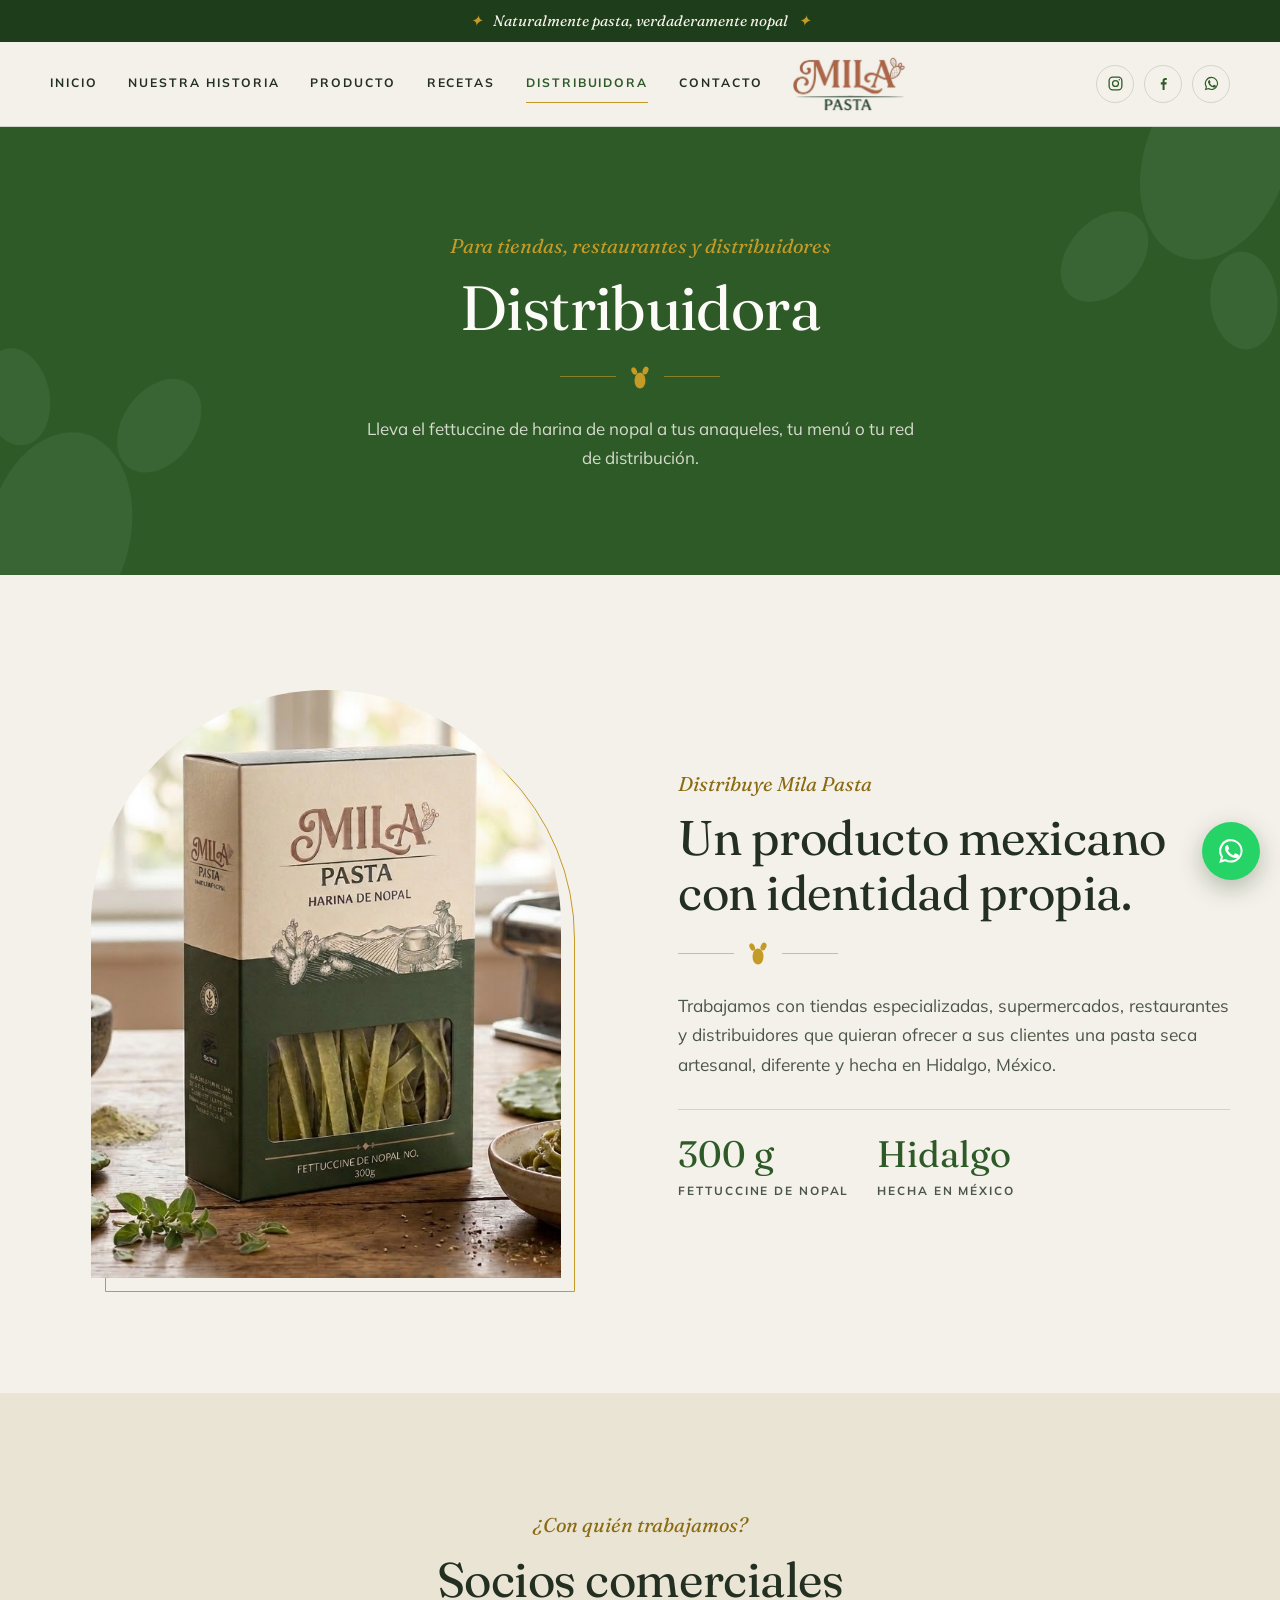
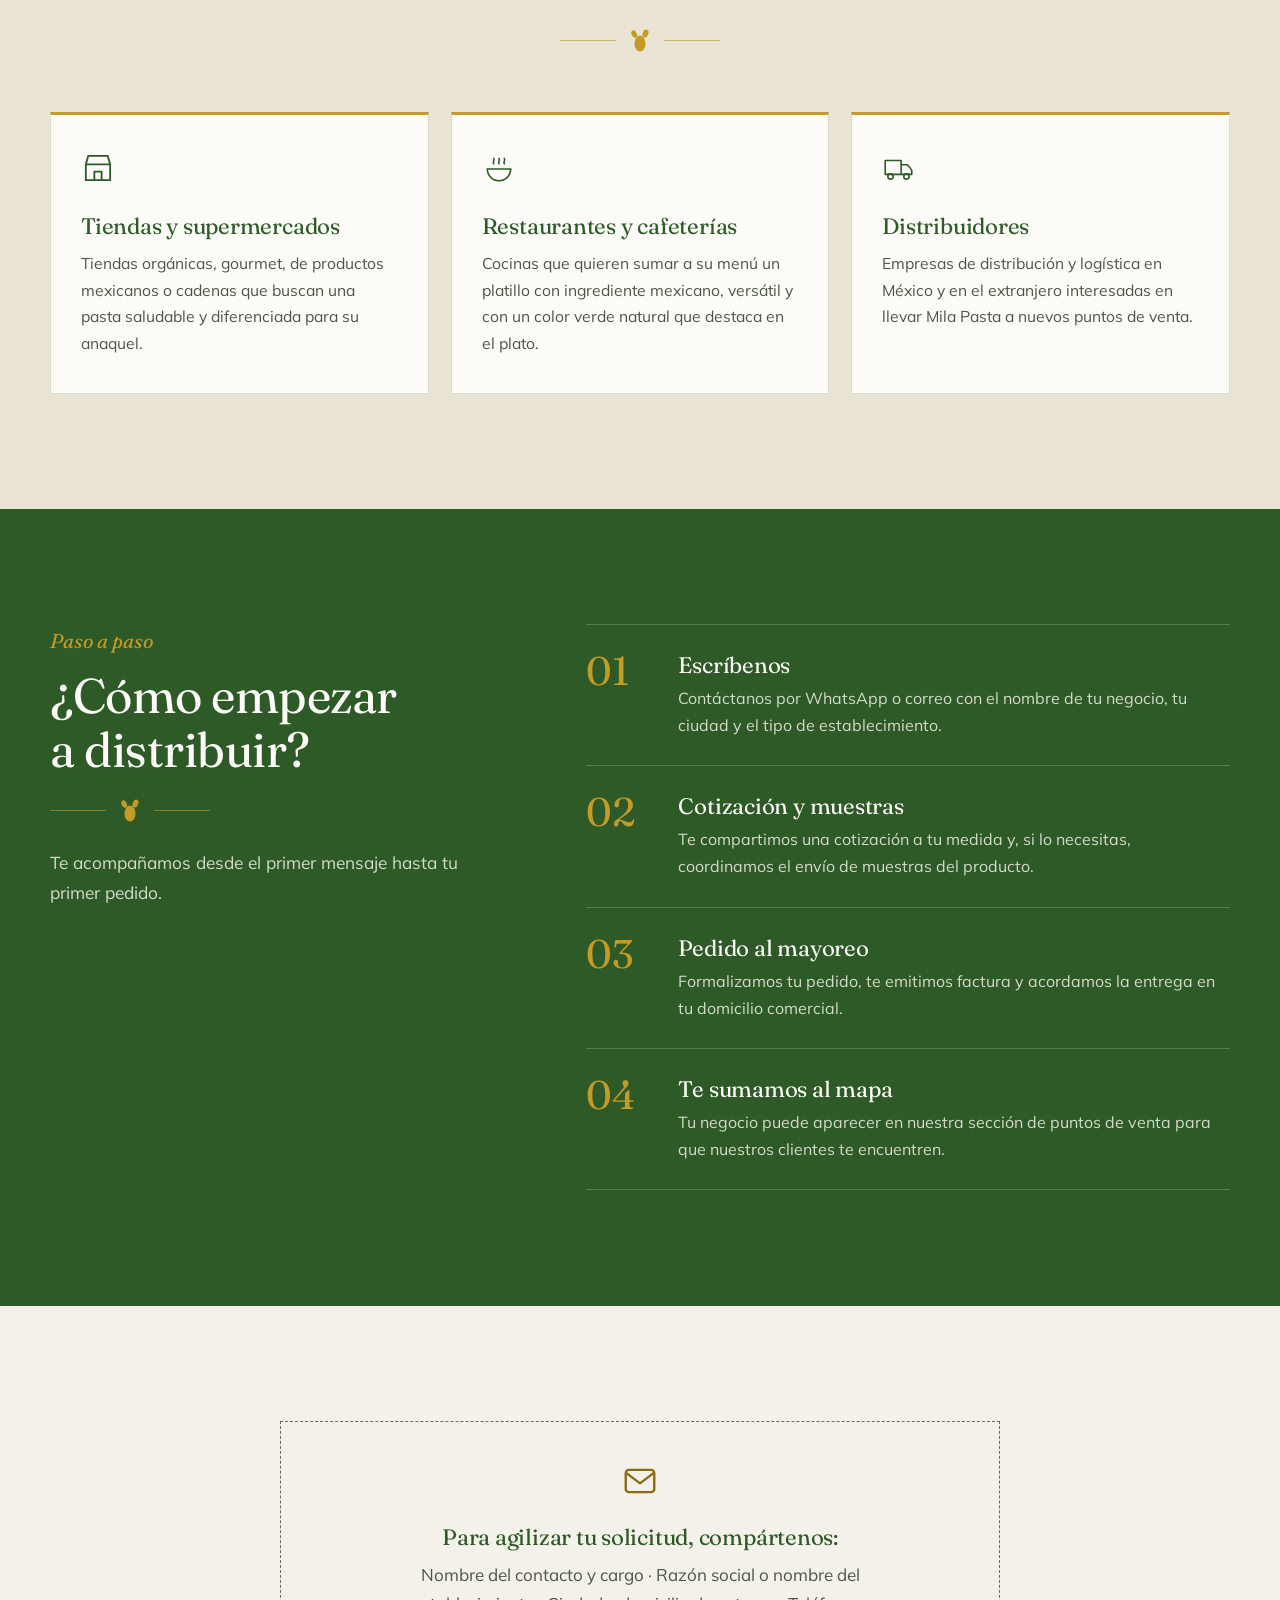
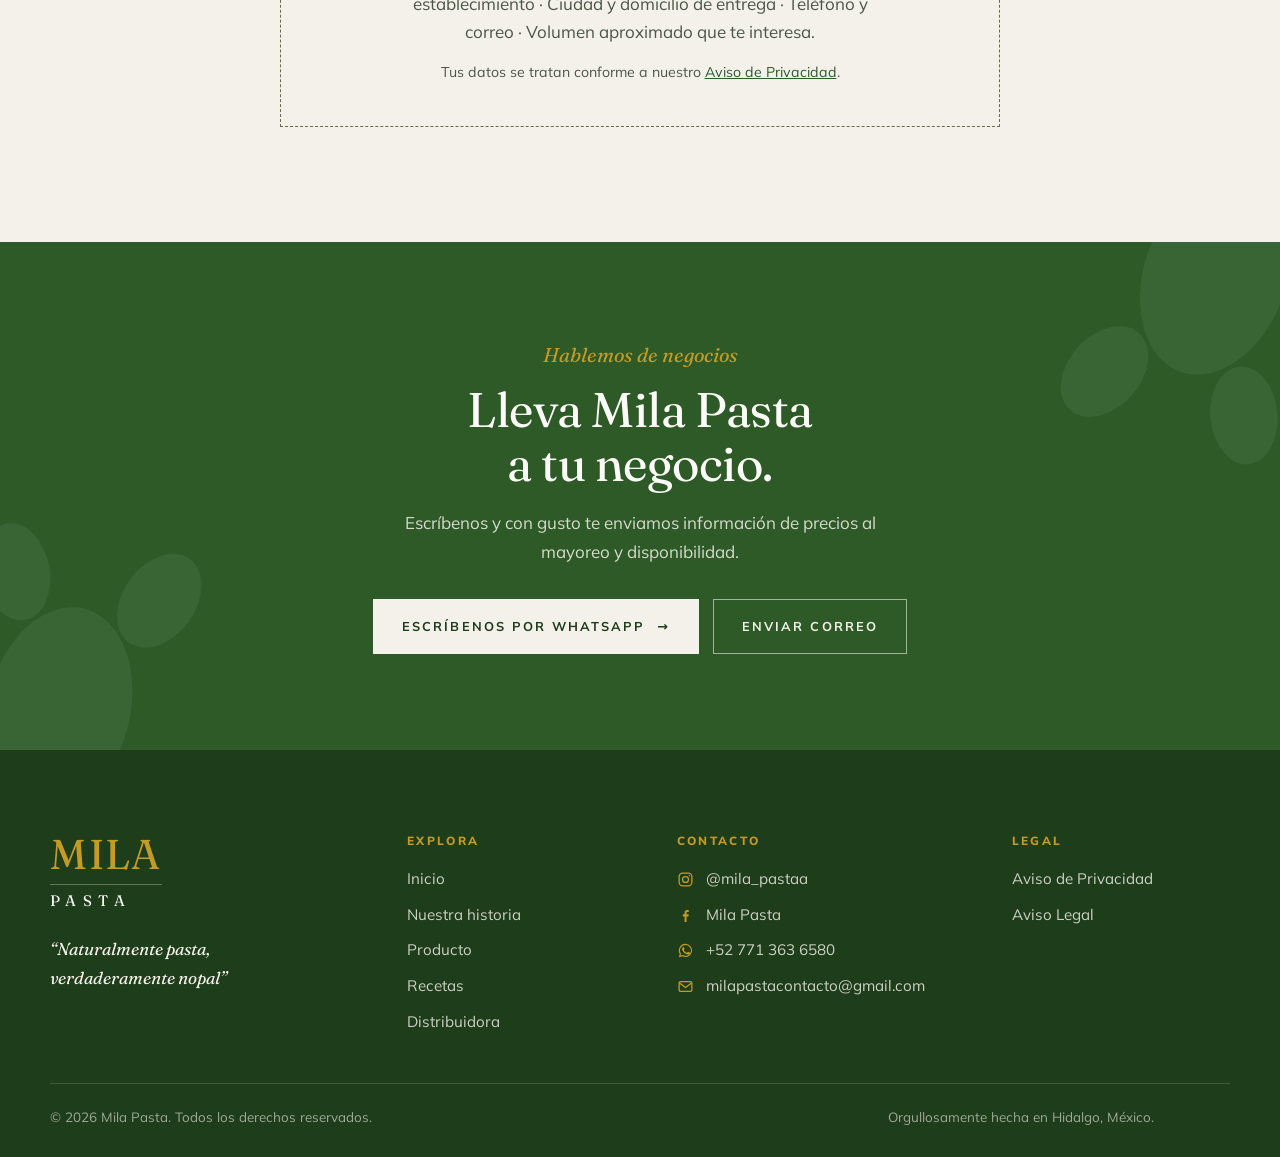
==== distribuidora.html @ 5ee284b2 "Agregar página Distribuidora y avisos de privacidad y legal - Nueva página distribuidora.html y enla" ====
<!DOCTYPE html>
<html lang="es-MX">
<head>
  <meta charset="utf-8">
  <meta name="viewport" content="width=device-width, initial-scale=1">
  <title>Distribuidora | Mila Pasta</title>
  <meta name="description" content="Lleva Mila Pasta, fettuccine de harina de nopal, a tu tienda, restaurante o red de distribución. Cotizaciones, muestras y pedidos al mayoreo.">
  <link rel="icon" href="data:image/svg+xml,%3Csvg xmlns='http://www.w3.org/2000/svg' viewBox='0 0 20 24'%3E%3Cg fill='%232D5A27'%3E%3Cellipse cx='10' cy='15.5' rx='5.5' ry='8'/%3E%3Cellipse cx='4.2' cy='6' rx='2.6' ry='3.8' transform='rotate(-25 4.2 6)'/%3E%3Cellipse cx='15.5' cy='5.5' rx='2.8' ry='4' transform='rotate(22 15.5 5.5)'/%3E%3C/g%3E%3C/svg%3E">
  <link rel="preconnect" href="https://fonts.googleapis.com">
  <link rel="preconnect" href="https://fonts.gstatic.com" crossorigin>
  <link href="https://fonts.googleapis.com/css2?family=Fraunces:ital,opsz,wght@0,9..144,300..600;1,9..144,300..600&family=Mulish:wght@400;600;700;800&display=swap" rel="stylesheet">
  <link rel="stylesheet" href="css/estilos.css">
</head>
<body data-pagina="distribuidora">
  <script src="js/sitio.js"></script>

  <main>
    <section class="portada-interior">
      <svg class="franja__nopal franja__nopal--a" viewBox="0 0 20 24" fill="currentColor" aria-hidden="true"><ellipse cx="10" cy="15.5" rx="5.5" ry="8"/><ellipse cx="4.2" cy="6" rx="2.6" ry="3.8" transform="rotate(-25 4.2 6)"/><ellipse cx="15.5" cy="5.5" rx="2.8" ry="4" transform="rotate(22 15.5 5.500)"/></svg>
      <svg class="franja__nopal franja__nopal--b" viewBox="0 0 20 24" fill="currentColor" aria-hidden="true"><ellipse cx="10" cy="15.5" rx="5.5" ry="8"/><ellipse cx="4.2" cy="6" rx="2.6" ry="3.8" transform="rotate(-25 4.2 6)"/><ellipse cx="15.5" cy="5.5" rx="2.8" ry="4" transform="rotate(22 15.5 5.500)"/></svg>
      <div class="contenedor">
        <span class="sobretitulo">Para tiendas, restaurantes y distribuidores</span>
        <h1>Distribuidora</h1>
        <div class="adorno"><svg viewBox="0 0 20 24" fill="currentColor" aria-hidden="true"><ellipse cx="10" cy="15.5" rx="5.5" ry="8"/><ellipse cx="4.2" cy="6" rx="2.6" ry="3.8" transform="rotate(-25 4.2 6)"/><ellipse cx="15.5" cy="5.5" rx="2.8" ry="4" transform="rotate(22 15.5 5.500)"/></svg></div>
        <p>Lleva el fettuccine de harina de nopal a tus anaqueles, tu menú o tu red de distribución.</p>
      </div>
    </section>

    <!-- Presentación -->
    <section class="seccion">
      <div class="contenedor duo">
        <div class="duo__foto aparece">
          <img src="img/hero.jpg" alt="Caja de Mila Pasta, fettuccine de harina de nopal de 300 g, junto a pencas de nopal" width="1333" height="800" loading="lazy">
        </div>
        <div class="aparece">
          <span class="sobretitulo">Distribuye Mila Pasta</span>
          <h2>Un producto mexicano con identidad propia.</h2>
          <div class="adorno"><svg viewBox="0 0 20 24" fill="currentColor" aria-hidden="true"><ellipse cx="10" cy="15.5" rx="5.5" ry="8"/><ellipse cx="4.2" cy="6" rx="2.6" ry="3.8" transform="rotate(-25 4.2 6)"/><ellipse cx="15.5" cy="5.5" rx="2.8" ry="4" transform="rotate(22 15.5 5.500)"/></svg></div>
          <p class="entrada">Trabajamos con tiendas especializadas, supermercados, restaurantes y distribuidores que quieran ofrecer a sus clientes una pasta seca artesanal, diferente y hecha en Hidalgo, México.</p>
          <div class="dato-grande">
            <div><strong>300 g</strong><span>Fettuccine de nopal</span></div>
            <div><strong>Hidalgo</strong><span>Hecha en México</span></div>
          </div>
        </div>
      </div>
    </section>

    <!-- A quién va dirigido -->
    <section class="seccion seccion--crema2">
      <div class="contenedor">
        <div class="cabecera-seccion centrado aparece">
          <span class="sobretitulo">¿Con quién trabajamos?</span>
          <h2>Socios comerciales</h2>
          <div class="adorno"><svg viewBox="0 0 20 24" fill="currentColor" aria-hidden="true"><ellipse cx="10" cy="15.5" rx="5.5" ry="8"/><ellipse cx="4.2" cy="6" rx="2.6" ry="3.8" transform="rotate(-25 4.2 6)"/><ellipse cx="15.5" cy="5.5" rx="2.8" ry="4" transform="rotate(22 15.5 5.500)"/></svg></div>
        </div>
        <div class="valores">
          <article class="valor aparece">
            <svg viewBox="0 0 28 28" fill="none" stroke="currentColor" stroke-width="1.500" stroke-linejoin="round" aria-hidden="true"><path d="M4 11 6 4h16l2 7M4 11v13h20V11M4 11h20M11 24v-7h6v7"/></svg>
            <h3>Tiendas y supermercados</h3>
            <p>Tiendas orgánicas, gourmet, de productos mexicanos o cadenas que buscan una pasta saludable y diferenciada para su anaquel.</p>
          </article>
          <article class="valor aparece">
            <svg viewBox="0 0 32 32" fill="none" stroke="currentColor" stroke-width="1.500" stroke-linecap="round" aria-hidden="true"><path d="M5 17h22a11 11 0 0 1-22 0z"/><path d="M11 12c-1.500-2 1.500-3 0-5M16 12c-1.500-2 1.500-3 0-5M21 12c-1.500-2 1.500-3 0-5"/></svg>
            <h3>Restaurantes y cafeterías</h3>
            <p>Cocinas que quieren sumar a su menú un platillo con ingrediente mexicano, versátil y con un color verde natural que destaca en el plato.</p>
          </article>
          <article class="valor aparece">
            <svg viewBox="0 0 32 32" fill="none" stroke="currentColor" stroke-width="1.500" stroke-linecap="round" stroke-linejoin="round" aria-hidden="true"><path d="M3 9h15v13H3zM18 13h6l4 5v4h-10z"/><circle cx="8" cy="24" r="2.500"/><circle cx="23" cy="24" r="2.500"/></svg>
            <h3>Distribuidores</h3>
            <p>Empresas de distribución y logística en México y en el extranjero interesadas en llevar Mila Pasta a nuevos puntos de venta.</p>
          </article>
        </div>
      </div>
    </section>

    <!-- Cómo funciona -->
    <section class="seccion seccion--verde">
      <div class="contenedor proceso">
        <div class="proceso__intro aparece">
          <span class="sobretitulo">Paso a paso</span>
          <h2>¿Cómo empezar a distribuir?</h2>
          <div class="adorno"><svg viewBox="0 0 20 24" fill="currentColor" aria-hidden="true"><ellipse cx="10" cy="15.5" rx="5.5" ry="8"/><ellipse cx="4.2" cy="6" rx="2.6" ry="3.8" transform="rotate(-25 4.2 6)"/><ellipse cx="15.5" cy="5.5" rx="2.8" ry="4" transform="rotate(22 15.5 5.500)"/></svg></div>
          <p class="entrada">Te acompañamos desde el primer mensaje hasta tu primer pedido.</p>
        </div>
        <ol class="pasos aparece">
          <li class="paso">
            <span class="paso__num">01</span>
            <div>
              <h3>Escríbenos</h3>
              <p>Contáctanos por WhatsApp o correo con el nombre de tu negocio, tu ciudad y el tipo de establecimiento.</p>
            </div>
          </li>
          <li class="paso">
            <span class="paso__num">02</span>
            <div>
              <h3>Cotización y muestras</h3>
              <p>Te compartimos una cotización a tu medida y, si lo necesitas, coordinamos el envío de muestras del producto.</p>
            </div>
          </li>
          <li class="paso">
            <span class="paso__num">03</span>
            <div>
              <h3>Pedido al mayoreo</h3>
              <p>Formalizamos tu pedido, te emitimos factura y acordamos la entrega en tu domicilio comercial.</p>
            </div>
          </li>
          <li class="paso">
            <span class="paso__num">04</span>
            <div>
              <h3>Te sumamos al mapa</h3>
              <p>Tu negocio puede aparecer en nuestra sección de puntos de venta para que nuestros clientes te encuentren.</p>
            </div>
          </li>
        </ol>
      </div>
    </section>

    <!-- Qué enviarnos -->
    <section class="seccion">
      <div class="contenedor">
        <div class="aviso aparece">
          <svg viewBox="0 0 24 24" fill="none" stroke="currentColor" stroke-width="1.500" aria-hidden="true"><rect x="3" y="5" width="18" height="14" rx="2"/><path d="m3.500 7 8.500 6.500L20.500 7"/></svg>
          <h3>Para agilizar tu solicitud, compártenos:</h3>
          <p>Nombre del contacto y cargo · Razón social o nombre del establecimiento · Ciudad y domicilio de entrega · Teléfono y correo · Volumen aproximado que te interesa.</p>
          <p><small>Tus datos se tratan conforme a nuestro <a href="aviso-de-privacidad.html">Aviso de Privacidad</a>.</small></p>
        </div>
      </div>
    </section>

    <section class="franja">
      <svg class="franja__nopal franja__nopal--a" viewBox="0 0 20 24" fill="currentColor" aria-hidden="true"><ellipse cx="10" cy="15.5" rx="5.5" ry="8"/><ellipse cx="4.2" cy="6" rx="2.6" ry="3.8" transform="rotate(-25 4.2 6)"/><ellipse cx="15.5" cy="5.5" rx="2.8" ry="4" transform="rotate(22 15.5 5.500)"/></svg>
      <svg class="franja__nopal franja__nopal--b" viewBox="0 0 20 24" fill="currentColor" aria-hidden="true"><ellipse cx="10" cy="15.5" rx="5.5" ry="8"/><ellipse cx="4.2" cy="6" rx="2.6" ry="3.8" transform="rotate(-25 4.2 6)"/><ellipse cx="15.5" cy="5.5" rx="2.8" ry="4" transform="rotate(22 15.5 5.500)"/></svg>
      <div class="contenedor aparece">
        <span class="sobretitulo">Hablemos de negocios</span>
        <h2>Lleva Mila Pasta a tu negocio.</h2>
        <p>Escríbenos y con gusto te enviamos información de precios al mayoreo y disponibilidad.</p>
        <div class="botones">
          <a class="boton boton--crema" href="#contacto" data-whatsapp>Escríbenos por WhatsApp <span class="flecha">→</span></a>
          <a class="boton boton--linea-crema" href="mailto:milapastacontacto@gmail.com?subject=Solicitud%20de%20distribuci%C3%B3n">Enviar correo</a>
        </div>
      </div>
    </section>
  </main>
</body>
</html>
---- css/estilos.css ----
/* ==========================================================
   Mila Pasta — hoja de estilos
   Paleta oficial: Verde Nopal, Verde Sostenible, Dorado Terroso, Crema Orgánico
   ========================================================== */

:root {
  --nopal: #2D5A27;
  --nopal-oscuro: #1E3D1A;
  --olivo: #656D4A;
  --oro: #C59B27;
  --oro-oscuro: #8A6B12;
  --crema: #F4F1EA;
  --crema-2: #EAE4D5;
  --blanco: #FCFBF8;
  --tinta: #233021;
  --tinta-suave: #4C5646;
  --linea: rgba(45, 90, 39, 0.18);

  --titulo: "Fraunces", "Cormorant Garamond", Georgia, serif;
  --texto: "Mulish", "Segoe UI", system-ui, sans-serif;

  --ancho: 1180px;
  --margen: clamp(20px, 5vw, 48px);
  --seccion: clamp(64px, 9vw, 120px);
}

*, *::before, *::after { box-sizing: border-box; }

html { scroll-behavior: smooth; -webkit-text-size-adjust: 100%; }

body {
  margin: 0;
  background: var(--crema);
  color: var(--tinta);
  font-family: var(--texto);
  font-size: 17px;
  line-height: 1.7;
  -webkit-font-smoothing: antialiased;
}

img { max-width: 100%; height: auto; display: block; }
a { color: inherit; }
p { margin: 0 0 1em; }
p:last-child { margin-bottom: 0; }

h1, h2, h3 {
  font-family: var(--titulo);
  font-weight: 400;
  line-height: 1.12;
  letter-spacing: -0.01em;
  margin: 0;
  text-wrap: balance;
}
h1 { font-size: clamp(2.5rem, 5.4vw, 4.4rem); }
h2 { font-size: clamp(2rem, 3.8vw, 3.1rem); }
h3 { font-size: 1.4rem; line-height: 1.25; }
em { font-style: italic; }

:focus-visible { outline: 2px solid var(--oro); outline-offset: 3px; }

.contenedor {
  width: 100%;
  max-width: calc(var(--ancho) + var(--margen) * 2);
  margin: 0 auto;
  padding: 0 var(--margen);
}

.seccion { padding: var(--seccion) 0; }
.seccion--crema2 { background: var(--crema-2); }
.seccion--verde { background: var(--nopal); color: var(--crema); }
.seccion--verde h2, .seccion--verde h3 { color: var(--blanco); }

/* ---------- Piezas pequeñas ---------- */

.sobretitulo {
  display: block;
  font-family: var(--titulo);
  font-style: italic;
  font-size: 1.25rem;
  color: var(--oro-oscuro);
  margin-bottom: 0.6rem;
}
.seccion--verde .sobretitulo, .portada-interior .sobretitulo, .franja .sobretitulo { color: var(--oro); }

.adorno {
  display: flex;
  align-items: center;
  gap: 14px;
  color: var(--oro);
  margin: 22px 0 26px;
}
.adorno::before, .adorno::after {
  content: "";
  height: 1px;
  width: 56px;
  background: currentColor;
  opacity: 0.6;
}
.adorno svg { width: 20px; height: 24px; flex: none; }
.centrado { text-align: center; }
.centrado .adorno { justify-content: center; }
.centrado .entrada { margin-left: auto; margin-right: auto; }

.entrada { max-width: 62ch; color: var(--tinta-suave); font-size: 1.08rem; }
.seccion--verde .entrada { color: rgba(244, 241, 234, 0.85); }

.cabecera-seccion { margin-bottom: clamp(36px, 5vw, 60px); }

.boton {
  display: inline-flex;
  align-items: center;
  gap: 12px;
  padding: 16px 28px;
  background: var(--nopal);
  color: var(--crema);
  border: 1px solid var(--nopal);
  font-family: var(--texto);
  font-size: 0.8rem;
  font-weight: 700;
  letter-spacing: 0.16em;
  text-transform: uppercase;
  text-decoration: none;
  cursor: pointer;
  transition: background 0.25s, color 0.25s, border-color 0.25s;
}
.boton .flecha { transition: transform 0.25s; }
.boton:hover { background: var(--nopal-oscuro); border-color: var(--nopal-oscuro); }
.boton:hover .flecha { transform: translateX(5px); }
.boton--linea { background: transparent; color: var(--nopal); }
.boton--linea:hover { background: var(--nopal); color: var(--crema); }
.boton--crema { background: var(--crema); color: var(--nopal-oscuro); border-color: var(--crema); }
.boton--crema:hover { background: var(--oro); border-color: var(--oro); color: var(--nopal-oscuro); }
.botones { display: flex; flex-wrap: wrap; gap: 14px; margin-top: 32px; }

.enlace-flecha {
  display: inline-flex;
  gap: 10px;
  align-items: center;
  font-size: 0.78rem;
  font-weight: 700;
  letter-spacing: 0.16em;
  text-transform: uppercase;
  text-decoration: none;
  color: var(--nopal);
  padding-bottom: 6px;
  border-bottom: 1px solid var(--oro);
}
.enlace-flecha span { transition: transform 0.25s; }
.enlace-flecha:hover span { transform: translateX(5px); }

/* ---------- Cinta superior y encabezado ---------- */

.cinta {
  background: var(--nopal-oscuro);
  color: var(--crema);
  text-align: center;
  font-family: var(--titulo);
  font-style: italic;
  font-size: 0.95rem;
  padding: 8px var(--margen);
}
.cinta span { color: var(--oro); margin: 0 10px; }

.encabezado {
  position: sticky;
  top: 0;
  z-index: 50;
  background: var(--crema);
  border-bottom: 1px solid var(--linea);
}
.encabezado__fila {
  display: grid;
  grid-template-columns: 1fr auto 1fr;
  align-items: center;
  gap: 24px;
  min-height: 84px;
}
.logo { display: inline-flex; justify-self: center; }
.logo img { height: 62px; width: auto; mix-blend-mode: multiply; }

.nav { display: flex; gap: clamp(16px, 2.4vw, 34px); }
.nav a {
  font-size: 0.76rem;
  font-weight: 700;
  letter-spacing: 0.16em;
  text-transform: uppercase;
  text-decoration: none;
  color: var(--tinta);
  padding: 8px 0;
  border-bottom: 1px solid transparent;
  white-space: nowrap;
  transition: color 0.2s, border-color 0.2s;
}
.nav a:hover, .nav a[aria-current="page"] { color: var(--nopal); border-bottom-color: var(--oro); }

.redes { display: flex; gap: 10px; justify-self: end; }
.redes a {
  display: grid;
  place-items: center;
  width: 38px;
  height: 38px;
  border: 1px solid var(--linea);
  border-radius: 50%;
  color: var(--nopal);
  transition: background 0.2s, color 0.2s, border-color 0.2s;
}
.redes a:hover { background: var(--nopal); color: var(--crema); border-color: var(--nopal); }
.redes svg { width: 17px; height: 17px; }

.menu-boton {
  display: none;
  justify-self: end;
  width: 44px;
  height: 44px;
  background: none;
  border: 1px solid var(--linea);
  border-radius: 50%;
  cursor: pointer;
  color: var(--nopal);
  place-items: center;
}
.menu-boton svg { width: 20px; height: 20px; }

@media (max-width: 1080px) {
  .encabezado__fila { grid-template-columns: 1fr auto; min-height: 72px; }
  .logo { justify-self: start; grid-column: 1; grid-row: 1; }
  .logo img { height: 52px; }
  .menu-boton { display: grid; grid-column: 2; grid-row: 1; }
  .encabezado .redes { display: none; }
  .nav {
    display: none;
    grid-column: 1 / -1;
    flex-direction: column;
    gap: 0;
    padding-bottom: 16px;
  }
  .nav.abierto { display: flex; }
  .nav a { padding: 14px 0; border-bottom: 1px solid var(--linea); font-size: 0.82rem; }
}

/* ---------- Portada (inicio) ---------- */

.portada {
  display: grid;
  grid-template-columns: minmax(0, 1fr) minmax(0, 1fr);
  min-height: min(calc(100vh - 122px), 700px);
  background: var(--crema);
}
.portada__texto {
  display: flex;
  flex-direction: column;
  justify-content: center;
  padding: 48px clamp(20px, 3vw, 40px) 48px max(var(--margen), calc((100vw - var(--ancho)) / 2));
}
.portada__texto h1 { font-size: clamp(2.4rem, 4.3vw, 3.7rem); }
.portada__texto .botones { margin-top: 24px; }
.portada__texto h1 em { color: var(--nopal); }
.portada__texto p { color: var(--tinta-suave); max-width: 44ch; font-size: 1.08rem; }
.portada__foto { position: relative; min-height: 380px; }
.portada__foto img {
  position: absolute;
  inset: 0;
  width: 100%;
  height: 100%;
  object-fit: cover;
  object-position: 50% 50%;
}
.portada__foto::before {
  content: "";
  position: absolute;
  inset: 0 auto 0 0;
  width: 26%;
  z-index: 1;
  background: linear-gradient(90deg, var(--crema), rgba(244, 241, 234, 0));
}
.sello {
  position: absolute;
  z-index: 2;
  right: clamp(16px, 3vw, 40px);
  bottom: clamp(16px, 3vw, 40px);
  width: 128px;
  height: 128px;
  border-radius: 50%;
  background: var(--nopal);
  color: var(--crema);
  display: grid;
  place-items: center;
  text-align: center;
  font-family: var(--titulo);
  font-style: italic;
  font-size: 0.98rem;
  line-height: 1.2;
  box-shadow: 0 0 0 5px var(--nopal), 0 0 0 6px var(--oro);
  transform: rotate(-8deg);
}
.sello strong { display: block; font-style: normal; font-weight: 500; font-size: 1.5rem; color: var(--oro); }

@media (max-width: 860px) {
  .portada { grid-template-columns: 1fr; min-height: 0; }
  .portada__foto { order: -1; aspect-ratio: 4 / 3; min-height: 0; }
  .portada__foto::before { display: none; }
  .portada__texto { padding: 44px var(--margen) 56px; }
  .sello { width: 104px; height: 104px; font-size: 0.82rem; }
  .sello strong { font-size: 1.2rem; }
}

/* ---------- Tres pilares ---------- */

.pilares {
  display: grid;
  grid-template-columns: repeat(3, 1fr);
  background: var(--crema-2);
  border-bottom: 1px solid var(--linea);
}
.pilar { padding: 40px clamp(20px, 3vw, 44px); text-align: center; }
.pilar + .pilar { border-left: 1px solid var(--linea); }
.pilar svg { width: 34px; height: 34px; color: var(--oro-oscuro); margin: 0 auto 14px; }
.pilar h3 {
  font-family: var(--texto);
  font-size: 0.8rem;
  font-weight: 800;
  letter-spacing: 0.18em;
  text-transform: uppercase;
  color: var(--nopal);
  margin-bottom: 8px;
}
.pilar p { font-size: 0.96rem; color: var(--tinta-suave); max-width: 34ch; margin: 0 auto; }
@media (max-width: 760px) {
  .pilares { grid-template-columns: 1fr; }
  .pilar + .pilar { border-left: 0; border-top: 1px solid var(--linea); }
}

/* ---------- Dos columnas texto + foto ---------- */

.duo {
  display: grid;
  grid-template-columns: repeat(2, minmax(0, 1fr));
  gap: clamp(32px, 6vw, 88px);
  align-items: center;
}
.duo--invertido .duo__foto { order: 2; }
.duo__foto { position: relative; width: 100%; max-width: 470px; justify-self: center; }
.duo__foto img {
  width: 100%;
  aspect-ratio: 4 / 5;
  object-fit: cover;
  border-radius: 999px 999px 0 0;
}
.duo__foto::after {
  content: "";
  position: absolute;
  inset: 14px -14px -14px 14px;
  border: 1px solid var(--oro);
  border-radius: 999px 999px 0 0;
  z-index: -1;
}
.duo__foto { z-index: 0; }
.cita {
  margin: 28px 0 0;
  padding-left: 22px;
  border-left: 2px solid var(--oro);
  font-family: var(--titulo);
  font-style: italic;
  font-size: 1.3rem;
  line-height: 1.45;
  color: var(--nopal);
}
@media (max-width: 860px) {
  .duo { grid-template-columns: 1fr; }
  .duo--invertido .duo__foto { order: 0; }
  .duo__foto { max-width: 460px; margin-right: 14px; }
}

/* ---------- Tiendas ---------- */

.tiendas {
  display: grid;
  grid-template-columns: repeat(auto-fit, minmax(260px, 1fr));
  gap: 22px;
}
.tienda {
  background: var(--blanco);
  border: 1px solid var(--linea);
  padding: 34px 30px;
  display: flex;
  flex-direction: column;
  gap: 8px;
}
.tienda svg { width: 28px; height: 28px; color: var(--oro-oscuro); margin-bottom: 8px; }
.tienda p { font-size: 0.96rem; color: var(--tinta-suave); }
.tienda--pendiente { background: transparent; border-style: dashed; }
.tienda .enlace-flecha { margin-top: auto; align-self: flex-start; }
.tienda p + .enlace-flecha { margin-top: 14px; }

/* ---------- Tarjetas de receta (inicio) ---------- */

.recetas-rejilla {
  display: grid;
  grid-template-columns: repeat(2, minmax(0, 1fr));
  gap: clamp(22px, 3vw, 40px);
}
.receta-tarjeta {
  display: flex;
  flex-direction: column;
  background: var(--blanco);
  text-decoration: none;
  border: 1px solid var(--linea);
  overflow: hidden;
}
.receta-tarjeta__foto { overflow: hidden; aspect-ratio: 4 / 3; }
.receta-tarjeta img { width: 100%; height: 100%; object-fit: cover; object-position: 50% 78%; transition: transform 0.6s ease; }
.receta-tarjeta:hover img { transform: scale(1.04); }
.receta-tarjeta__cuerpo { padding: 28px 30px 32px; display: flex; flex-direction: column; gap: 12px; flex: 1; }
.receta-tarjeta p { color: var(--tinta-suave); font-size: 0.98rem; }
.receta-tarjeta .enlace-flecha { align-self: flex-start; margin-top: auto; }
@media (max-width: 720px) { .recetas-rejilla { grid-template-columns: 1fr; } }

.datos {
  display: flex;
  flex-wrap: wrap;
  gap: 8px 22px;
  list-style: none;
  padding: 0;
  margin: 0;
  font-size: 0.76rem;
  font-weight: 700;
  letter-spacing: 0.14em;
  text-transform: uppercase;
  color: var(--oro-oscuro);
}
.datos li { display: inline-flex; align-items: center; gap: 8px; }
.datos svg { width: 16px; height: 16px; }

/* ---------- Franja de contacto ---------- */

.franja {
  background: var(--nopal);
  color: var(--crema);
  text-align: center;
  padding: clamp(56px, 8vw, 96px) 0;
  position: relative;
  overflow: hidden;
}
.franja h2 { color: var(--blanco); max-width: 20ch; margin: 0 auto; }
.franja p { max-width: 52ch; margin: 18px auto 0; color: rgba(244, 241, 234, 0.85); }
.franja .botones { justify-content: center; }
.franja__nopal {
  position: absolute;
  width: 260px;
  height: 310px;
  color: rgba(244, 241, 234, 0.06);
  pointer-events: none;
}
.franja__nopal--a { left: -60px; bottom: -70px; transform: rotate(14deg); }
.franja__nopal--b { right: -50px; top: -80px; transform: rotate(-160deg); }
.franja .contenedor { position: relative; }

/* ---------- Portada de páginas interiores ---------- */

.portada-interior {
  background: var(--nopal);
  color: var(--crema);
  text-align: center;
  padding: clamp(56px, 8vw, 104px) 0;
  position: relative;
  overflow: hidden;
}
.portada-interior h1 { color: var(--blanco); font-size: clamp(2.4rem, 5vw, 3.9rem); }
.portada-interior p { max-width: 56ch; margin: 0 auto; color: rgba(244, 241, 234, 0.85); }
.portada-interior .adorno { justify-content: center; }
.portada-interior .contenedor { position: relative; }

/* ---------- Historia ---------- */

.dato-grande {
  display: flex;
  gap: 28px;
  margin-top: 30px;
  padding-top: 26px;
  border-top: 1px solid var(--linea);
}
.dato-grande div { display: flex; flex-direction: column; }
.dato-grande strong { font-family: var(--titulo); font-weight: 400; font-size: 2.3rem; line-height: 1; color: var(--nopal); }
.dato-grande span { font-size: 0.74rem; font-weight: 700; letter-spacing: 0.16em; text-transform: uppercase; color: var(--tinta-suave); margin-top: 8px; }

.mv {
  display: grid;
  grid-template-columns: repeat(2, minmax(0, 1fr));
  gap: 1px;
  background: rgba(244, 241, 234, 0.22);
  border: 1px solid rgba(244, 241, 234, 0.22);
}
.mv article { background: var(--nopal); padding: clamp(32px, 5vw, 60px); }
.mv h2 { font-size: clamp(1.8rem, 3vw, 2.4rem); margin-bottom: 16px; }
.mv p { color: rgba(244, 241, 234, 0.88); font-size: 1.08rem; }
@media (max-width: 760px) { .mv { grid-template-columns: 1fr; } }

.valores {
  display: grid;
  grid-template-columns: repeat(3, minmax(0, 1fr));
  gap: 22px;
}
.valor {
  background: var(--blanco);
  border: 1px solid var(--linea);
  border-top: 3px solid var(--oro);
  padding: 36px 30px;
}
.valor svg { width: 34px; height: 34px; color: var(--nopal); margin-bottom: 18px; }
.valor h3 { margin-bottom: 10px; color: var(--nopal); }
.valor p { color: var(--tinta-suave); font-size: 0.98rem; }
@media (max-width: 900px) { .valores { grid-template-columns: 1fr; } }

/* ---------- Producto: beneficios ---------- */

.beneficios {
  display: grid;
  grid-template-columns: repeat(6, minmax(0, 1fr));
  gap: 22px;
  list-style: none;
  padding: 0;
  margin: 0;
}
.beneficio {
  grid-column: span 2;
  background: var(--blanco);
  border: 1px solid var(--linea);
  padding: 34px 30px;
}
.beneficio:nth-child(-n + 2) { grid-column: span 3; }
.beneficio__num { font-family: var(--titulo); font-style: italic; font-size: 1.1rem; color: var(--oro-oscuro); }
.beneficio h3 { margin: 8px 0 10px; color: var(--nopal); }
.beneficio p { color: var(--tinta-suave); font-size: 0.98rem; }
@media (max-width: 900px) {
  .beneficios { grid-template-columns: 1fr; }
  .beneficio, .beneficio:nth-child(-n + 2) { grid-column: auto; }
}

/* ---------- Producto: proceso ---------- */

.proceso {
  display: grid;
  grid-template-columns: minmax(0, 5fr) minmax(0, 7fr);
  gap: clamp(32px, 6vw, 88px);
  align-items: start;
}
.proceso__intro { position: sticky; top: 120px; }
.proceso__intro img {
  margin-top: 32px;
  width: 100%;
  aspect-ratio: 4 / 3;
  object-fit: cover;
  border: 1px solid rgba(244, 241, 234, 0.25);
}
.pasos { list-style: none; margin: 0; padding: 0; }
.paso {
  display: grid;
  grid-template-columns: 74px 1fr;
  gap: 8px 18px;
  padding: 26px 0;
  border-top: 1px solid rgba(244, 241, 234, 0.22);
}
.paso:last-child { border-bottom: 1px solid rgba(244, 241, 234, 0.22); }
.paso__num { font-family: var(--titulo); font-size: 2.5rem; line-height: 1; color: var(--oro); }
.paso h3 { margin-bottom: 6px; }
.paso p { color: rgba(244, 241, 234, 0.85); font-size: 1rem; }
@media (max-width: 860px) {
  .proceso { grid-template-columns: 1fr; }
  .proceso__intro { position: static; }
  .paso { grid-template-columns: 58px 1fr; }
  .paso__num { font-size: 2rem; }
}

.aviso {
  max-width: 720px;
  margin: 0 auto;
  border: 1px dashed var(--olivo);
  padding: 40px 32px;
  text-align: center;
}
.aviso svg { width: 38px; height: 38px; color: var(--oro-oscuro); margin: 0 auto 14px; }
.aviso p { color: var(--tinta-suave); max-width: 50ch; margin: 10px auto 0; }
.aviso h3 { color: var(--nopal); }
.aviso a { color: var(--nopal); }

.boton--linea-crema { background: transparent; color: var(--crema); border-color: rgba(244, 241, 234, 0.6); }
.boton--linea-crema:hover { background: var(--crema); color: var(--nopal-oscuro); border-color: var(--crema); }

/* ---------- Páginas legales ---------- */

.legal { max-width: 860px; margin: 0 auto; }
.legal__meta {
  display: flex;
  flex-wrap: wrap;
  justify-content: space-between;
  align-items: center;
  gap: 16px;
  padding-bottom: 22px;
  margin-bottom: 32px;
  border-bottom: 1px solid var(--linea);
  font-size: 0.92rem;
  color: var(--tinta-suave);
}
.legal__intro { color: var(--tinta-suave); }
.legal h2 {
  font-family: var(--texto);
  font-size: 0.95rem;
  font-weight: 800;
  letter-spacing: 0.12em;
  text-transform: uppercase;
  color: var(--nopal);
  margin: 48px 0 16px;
  padding-bottom: 10px;
  border-bottom: 1px solid var(--linea);
  scroll-margin-top: 110px;
}
.legal h2 span { color: var(--oro-oscuro); margin-right: 6px; }
.legal h3 { font-family: var(--texto); font-size: 1rem; font-weight: 800; color: var(--nopal); margin: 24px 0 10px; }
.legal p, .legal li { font-size: 1rem; }
.legal ul { padding-left: 1.2em; margin: 0 0 1em; }
.legal li { margin-bottom: 10px; }
.legal li::marker { color: var(--oro); }
.legal strong { color: var(--tinta); }
.legal a { color: var(--nopal); overflow-wrap: anywhere; }

.ficha { width: 100%; border-collapse: collapse; margin: 24px 0; font-size: 0.96rem; background: var(--blanco); border: 1px solid var(--linea); }
.ficha th, .ficha td { text-align: left; vertical-align: top; padding: 14px 18px; border-bottom: 1px solid var(--linea); }
.ficha th { width: 36%; color: var(--nopal); font-weight: 700; background: rgba(45, 90, 39, 0.04); }
.ficha tr:last-child th, .ficha tr:last-child td { border-bottom: 0; }
@media (max-width: 620px) {
  .ficha th, .ficha td { display: block; width: auto; }
  .ficha th { border-bottom: 0; padding-bottom: 4px; }
  .ficha td { padding-top: 0; }
}

.indice {
  background: var(--crema-2);
  border-left: 3px solid var(--oro);
  padding: 22px 26px;
  margin: 0 0 12px;
}
.indice strong { display: block; font-size: 0.76rem; letter-spacing: 0.16em; text-transform: uppercase; color: var(--oro-oscuro); margin-bottom: 10px; }
.indice ol { margin: 0; padding-left: 1.2em; columns: 2; column-gap: 32px; }
.indice li { margin-bottom: 6px; font-size: 0.94rem; break-inside: avoid; }
.indice a { text-decoration: none; }
.indice a:hover { text-decoration: underline; }
@media (max-width: 620px) { .indice ol { columns: 1; } }

/* ---------- Recetas (página completa) ---------- */

.receta {
  display: grid;
  grid-template-columns: minmax(0, 5fr) minmax(0, 7fr);
  gap: clamp(32px, 5vw, 72px);
  align-items: start;
  scroll-margin-top: 110px;
}
.receta + .receta { margin-top: var(--seccion); padding-top: var(--seccion); border-top: 1px solid var(--linea); }
.receta__foto { position: sticky; top: 120px; }
.receta__foto img { width: 100%; aspect-ratio: 4 / 5; object-fit: cover; object-position: 50% 80%; }
.receta--invertida .receta__foto { order: 2; }
.receta h2 { font-size: clamp(1.8rem, 3.2vw, 2.6rem); }
.receta__intro { color: var(--tinta-suave); font-size: 1.08rem; margin: 16px 0 20px; }
.receta .datos { padding: 16px 0; border-top: 1px solid var(--linea); border-bottom: 1px solid var(--linea); }
.receta h3 {
  font-family: var(--texto);
  font-size: 0.8rem;
  font-weight: 800;
  letter-spacing: 0.18em;
  text-transform: uppercase;
  color: var(--nopal);
  margin: 34px 0 16px;
}
.ingredientes { list-style: none; margin: 0; padding: 0; }
.ingredientes li {
  position: relative;
  padding: 10px 0 10px 26px;
  border-bottom: 1px solid var(--linea);
  font-size: 1rem;
}
.ingredientes li::before {
  content: "";
  position: absolute;
  left: 2px;
  top: 1.15em;
  width: 9px;
  height: 11px;
  background: var(--oro);
  border-radius: 50% 50% 50% 50% / 45% 45% 55% 55%;
}
.preparacion { list-style: none; counter-reset: paso; margin: 0; padding: 0; }
.preparacion li {
  counter-increment: paso;
  position: relative;
  padding: 0 0 22px 58px;
  min-height: 48px;
}
.preparacion li::before {
  content: counter(paso);
  position: absolute;
  left: 0;
  top: 0;
  width: 40px;
  height: 40px;
  border: 1px solid var(--oro);
  border-radius: 50%;
  display: grid;
  place-items: center;
  font-family: var(--titulo);
  font-size: 1.15rem;
  color: var(--nopal);
}
.preparacion strong { color: var(--nopal); }
@media (max-width: 860px) {
  .receta { grid-template-columns: 1fr; }
  .receta__foto { position: static; }
  .receta--invertida .receta__foto { order: 0; }
  .receta__foto img { aspect-ratio: 4 / 3; }
}

/* ---------- Pie de página ---------- */

.pie { background: var(--nopal-oscuro); color: rgba(244, 241, 234, 0.82); font-size: 0.95rem; }
.pie__rejilla {
  display: grid;
  grid-template-columns: 1.4fr 1fr 1.3fr 1fr;
  gap: clamp(28px, 4vw, 56px);
  padding: clamp(52px, 7vw, 84px) 0 48px;
}
.pie__marca { font-family: var(--titulo); line-height: 1; color: var(--blanco); text-decoration: none; display: inline-block; }
.pie__marca b { display: block; font-weight: 400; font-size: 2.6rem; letter-spacing: 0.04em; color: var(--oro); }
.pie__marca small { display: block; font-size: 0.95rem; letter-spacing: 0.42em; margin-top: 8px; padding-top: 8px; border-top: 1px solid rgba(244, 241, 234, 0.3); }
.pie__lema { font-family: var(--titulo); font-style: italic; font-size: 1.08rem; margin-top: 20px; max-width: 24ch; color: var(--crema); }
.pie h2 {
  font-family: var(--texto);
  font-size: 0.74rem;
  font-weight: 800;
  letter-spacing: 0.2em;
  text-transform: uppercase;
  color: var(--oro);
  margin-bottom: 18px;
}
.pie ul { list-style: none; margin: 0; padding: 0; display: grid; gap: 10px; }
.pie a { text-decoration: none; transition: color 0.2s; }
.pie a:hover { color: var(--oro); }
.pie__contacto li { display: flex; gap: 12px; align-items: flex-start; }
.pie__contacto svg { width: 17px; height: 17px; flex: none; margin-top: 5px; color: var(--oro); }
.pie__contacto a { overflow-wrap: anywhere; }
.pendiente { opacity: 0.7; }
.pendiente small { display: block; font-size: 0.78rem; font-style: italic; }
.pie__base {
  border-top: 1px solid rgba(244, 241, 234, 0.16);
  padding: 22px 76px 28px 0;
  display: flex;
  flex-wrap: wrap;
  justify-content: space-between;
  gap: 8px 24px;
  font-size: 0.84rem;
  color: rgba(244, 241, 234, 0.6);
}
@media (max-width: 900px) { .pie__rejilla { grid-template-columns: 1fr 1fr; } }
@media (max-width: 560px) { .pie__rejilla { grid-template-columns: 1fr; } }

/* ---------- Botón flotante de WhatsApp ---------- */

.wa-flotante {
  position: fixed;
  right: 20px;
  bottom: 20px;
  z-index: 60;
  width: 58px;
  height: 58px;
  border-radius: 50%;
  background: #25D366;
  color: #fff;
  display: grid;
  place-items: center;
  box-shadow: 0 8px 24px rgba(30, 61, 26, 0.3);
  transition: transform 0.25s;
}
.wa-flotante:hover { transform: scale(1.07); }
.wa-flotante svg { width: 30px; height: 30px; }

/* ---------- Aparición al hacer scroll ---------- */

.js .aparece { opacity: 0; transform: translateY(20px); transition: opacity 0.8s ease, transform 0.8s ease; }
.js .aparece.visible { opacity: 1; transform: none; }

@media (prefers-reduced-motion: reduce) {
  html { scroll-behavior: auto; }
  .js .aparece { opacity: 1; transform: none; transition: none; }
  * { transition-duration: 0.01ms !important; }
}

@media print {
  .cinta, .encabezado, .pie, .wa-flotante, .franja { display: none; }
  .receta__foto { position: static; }
}
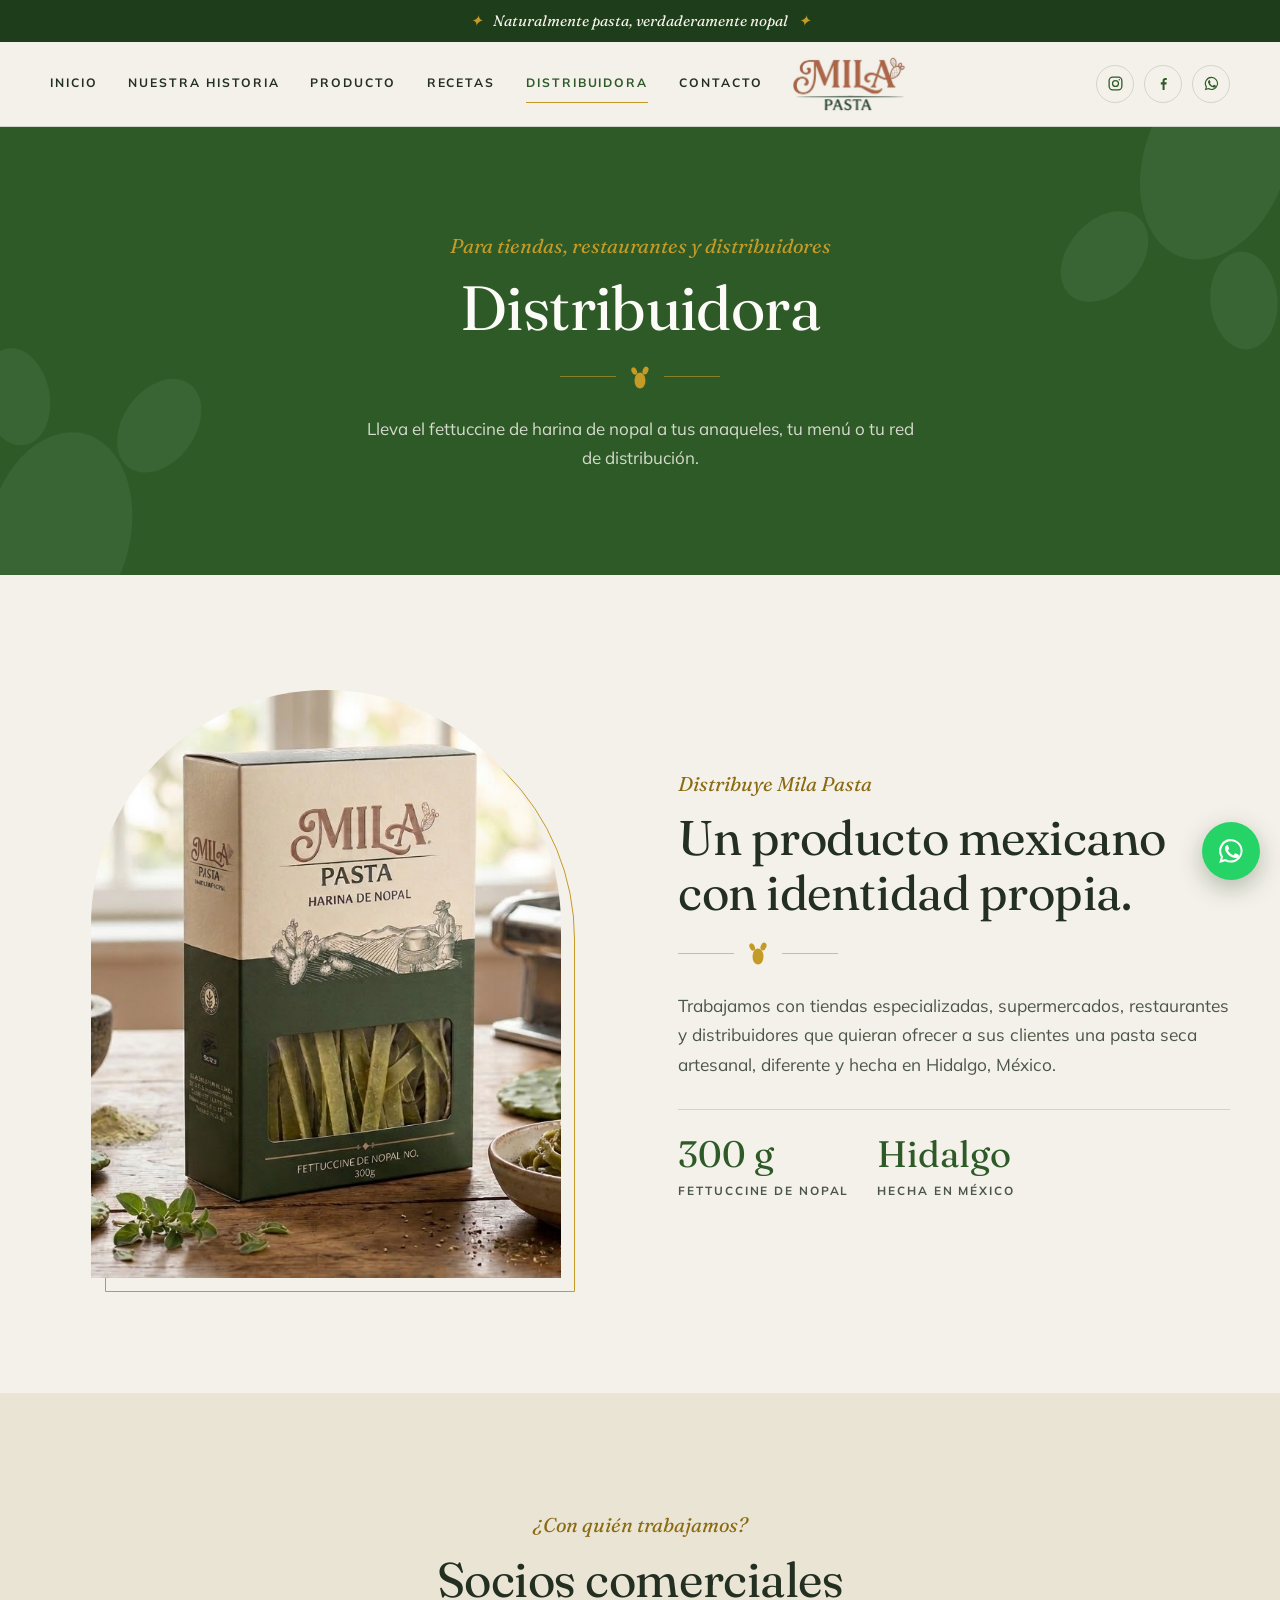
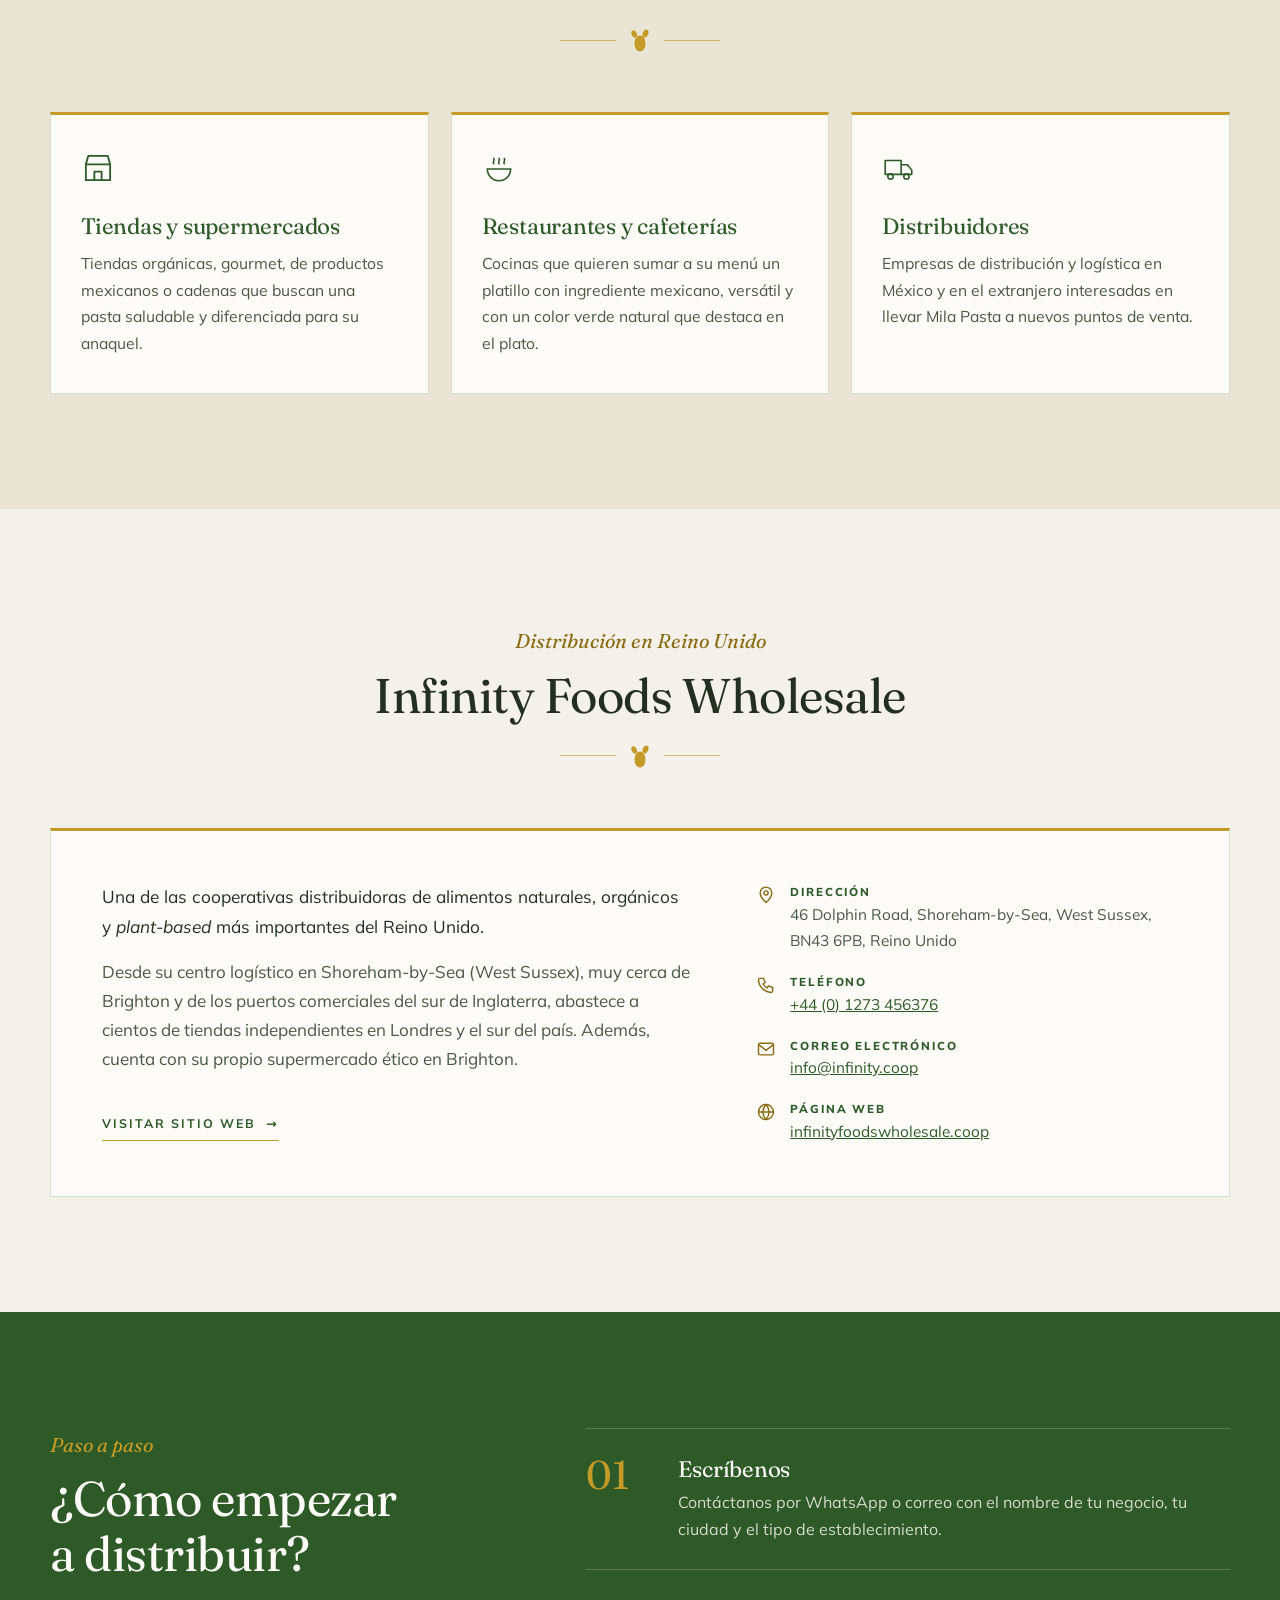
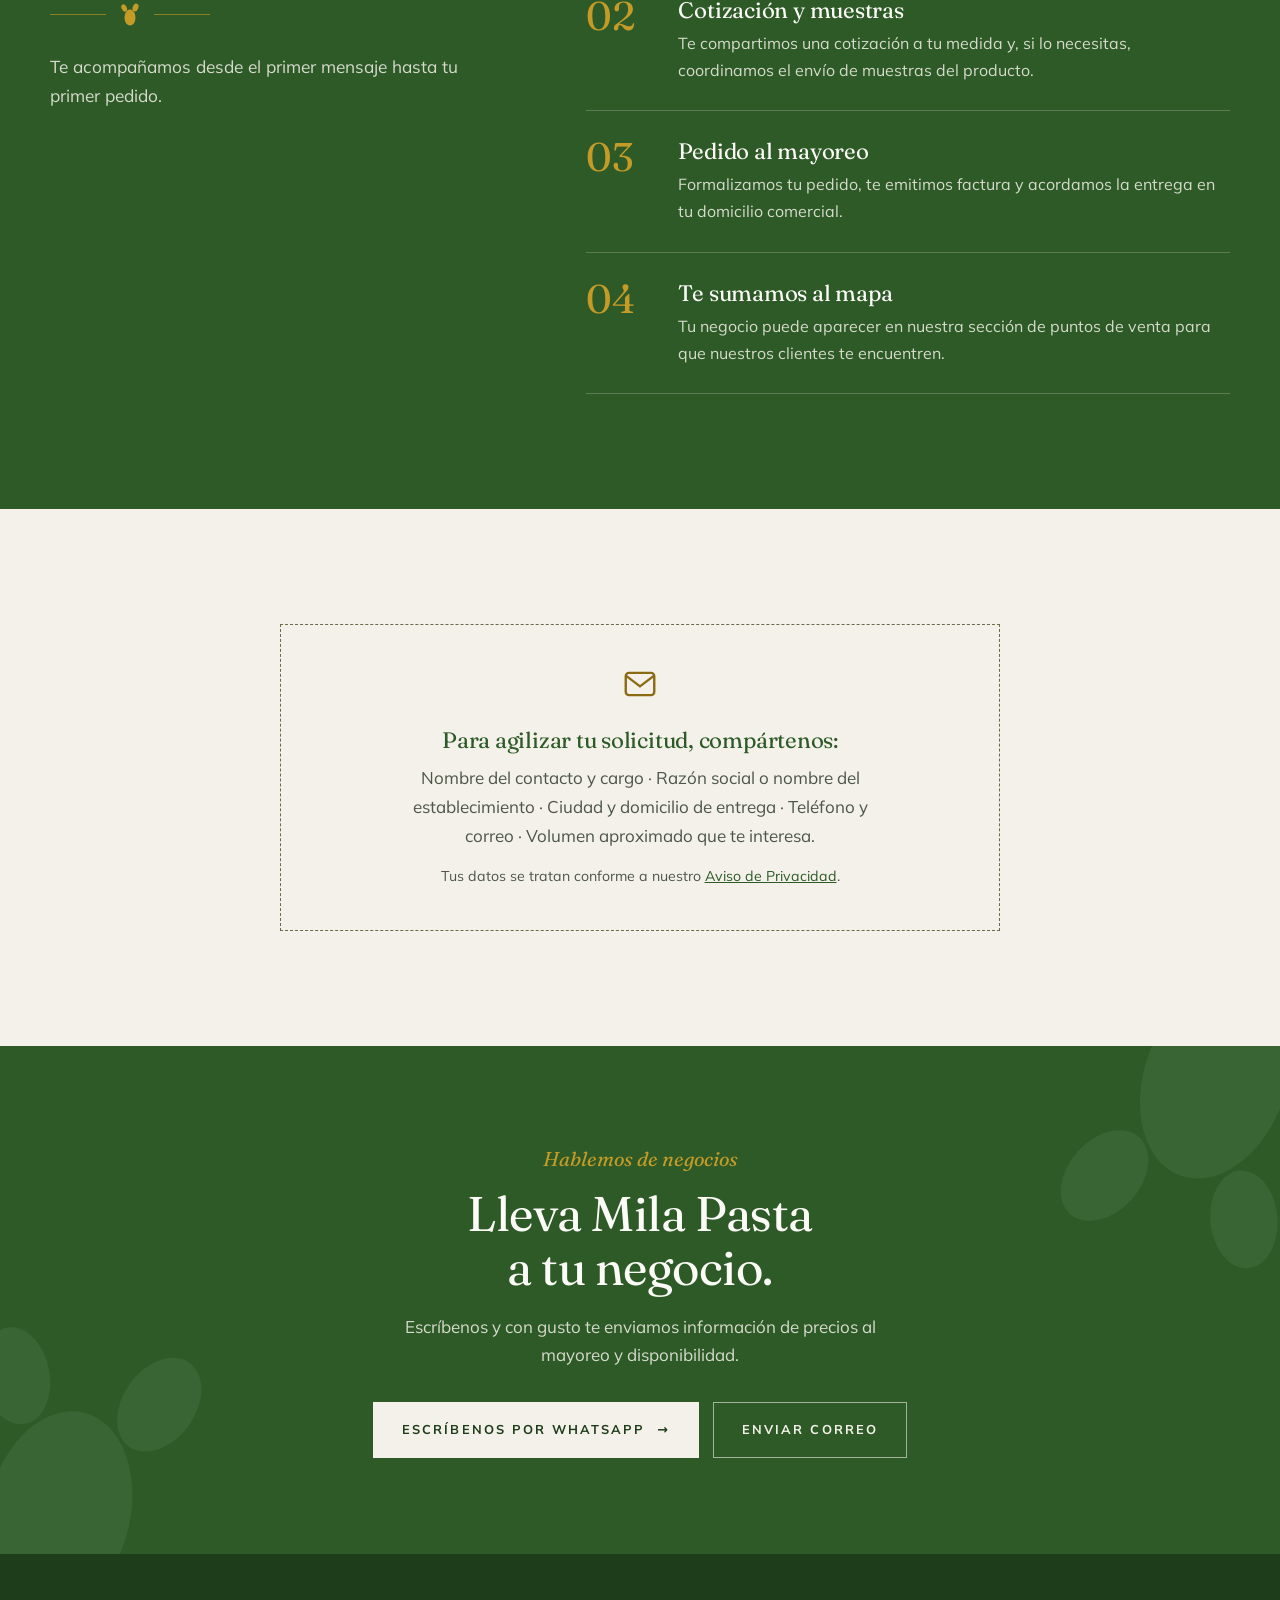
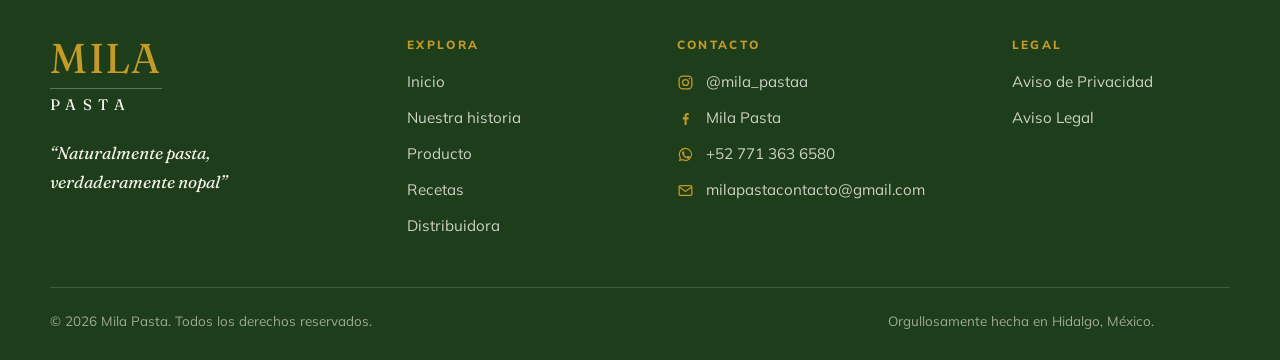
==== commit 3705d404: "Agregar Infinity Foods Wholesale como distribuidor en Reino Unido" ====
--- a/distribuidora.html
+++ b/distribuidora.html
@@ -73,6 +73,42 @@
       </div>
     </section>
 
+    <!-- Distribuidor en Reino Unido -->
+    <section class="seccion" id="reino-unido">
+      <div class="contenedor">
+        <div class="cabecera-seccion centrado aparece">
+          <span class="sobretitulo">Distribución en Reino Unido</span>
+          <h2>Infinity Foods Wholesale</h2>
+          <div class="adorno"><svg viewBox="0 0 20 24" fill="currentColor" aria-hidden="true"><ellipse cx="10" cy="15.5" rx="5.5" ry="8"/><ellipse cx="4.2" cy="6" rx="2.6" ry="3.8" transform="rotate(-25 4.2 6)"/><ellipse cx="15.5" cy="5.5" rx="2.8" ry="4" transform="rotate(22 15.5 5.500)"/></svg></div>
+        </div>
+        <article class="distribuidor aparece">
+          <div class="distribuidor__texto">
+            <p class="entrada">Una de las cooperativas distribuidoras de alimentos naturales, orgánicos y <em>plant-based</em> más importantes del Reino Unido.</p>
+            <p>Desde su centro logístico en Shoreham-by-Sea (West Sussex), muy cerca de Brighton y de los puertos comerciales del sur de Inglaterra, abastece a cientos de tiendas independientes en Londres y el sur del país. Además, cuenta con su propio supermercado ético en Brighton.</p>
+            <a class="enlace-flecha" href="https://www.infinityfoodswholesale.coop" target="_blank" rel="noopener">Visitar sitio web <span>→</span></a>
+          </div>
+          <ul class="distribuidor__datos">
+            <li>
+              <svg viewBox="0 0 24 24" fill="none" stroke="currentColor" stroke-width="1.700" stroke-linecap="round" stroke-linejoin="round" aria-hidden="true"><path d="M12 21s-7-6.200-7-11.500a7 7 0 0 1 14 0C19 14.800 12 21 12 21z"/><circle cx="12" cy="9.500" r="2.500"/></svg>
+              <div><strong>Dirección</strong>46 Dolphin Road, Shoreham-by-Sea, West Sussex, BN43 6PB, Reino Unido</div>
+            </li>
+            <li>
+              <svg viewBox="0 0 24 24" fill="none" stroke="currentColor" stroke-width="1.700" stroke-linecap="round" stroke-linejoin="round" aria-hidden="true"><path d="M5 4h4l2 5-2.500 1.500a11 11 0 0 0 5 5L15 13l5 2v4a2 2 0 0 1-2 2A16 16 0 0 1 3 6a2 2 0 0 1 2-2z"/></svg>
+              <div><strong>Teléfono</strong><a href="tel:+441273456376">+44 (0) 1273 456376</a></div>
+            </li>
+            <li>
+              <svg viewBox="0 0 24 24" fill="none" stroke="currentColor" stroke-width="1.700" aria-hidden="true"><rect x="3" y="5" width="18" height="14" rx="2"/><path d="m3.500 7 8.500 6.500L20.500 7"/></svg>
+              <div><strong>Correo electrónico</strong><a href="mailto:info@infinity.coop">info@infinity.coop</a></div>
+            </li>
+            <li>
+              <svg viewBox="0 0 24 24" fill="none" stroke="currentColor" stroke-width="1.700" aria-hidden="true"><circle cx="12" cy="12" r="9"/><path d="M3 12h18M12 3c2.500 2.800 3.700 5.800 3.700 9s-1.200 6.200-3.700 9c-2.500-2.800-3.700-5.800-3.700-9S9.500 5.800 12 3z"/></svg>
+              <div><strong>Página web</strong><a href="https://www.infinityfoodswholesale.coop" target="_blank" rel="noopener">infinityfoodswholesale.coop</a></div>
+            </li>
+          </ul>
+        </article>
+      </div>
+    </section>
+
     <!-- Cómo funciona -->
     <section class="seccion seccion--verde">
       <div class="contenedor proceso">
--- a/css/estilos.css
+++ b/css/estilos.css
@@ -582,6 +582,25 @@
 .aviso p { color: var(--tinta-suave); max-width: 50ch; margin: 10px auto 0; }
 .aviso h3 { color: var(--nopal); }
 .aviso a { color: var(--nopal); }
+
+.distribuidor {
+  display: grid;
+  grid-template-columns: minmax(0, 7fr) minmax(0, 5fr);
+  gap: clamp(28px, 5vw, 64px);
+  background: var(--blanco);
+  border: 1px solid var(--linea);
+  border-top: 3px solid var(--oro);
+  padding: clamp(28px, 4vw, 52px);
+}
+.distribuidor__texto p { color: var(--tinta-suave); }
+.distribuidor__texto .entrada { color: var(--tinta); }
+.distribuidor__texto .enlace-flecha { margin-top: 22px; }
+.distribuidor__datos { list-style: none; margin: 0; padding: 0; display: grid; gap: 18px; align-content: start; }
+.distribuidor__datos li { display: flex; gap: 14px; align-items: flex-start; font-size: 0.96rem; color: var(--tinta-suave); }
+.distribuidor__datos svg { width: 20px; height: 20px; flex: none; margin-top: 3px; color: var(--oro-oscuro); }
+.distribuidor__datos strong { display: block; font-size: 0.72rem; font-weight: 800; letter-spacing: 0.16em; text-transform: uppercase; color: var(--nopal); }
+.distribuidor__datos a { color: var(--nopal); overflow-wrap: anywhere; }
+@media (max-width: 820px) { .distribuidor { grid-template-columns: 1fr; } }
 
 .boton--linea-crema { background: transparent; color: var(--crema); border-color: rgba(244, 241, 234, 0.6); }
 .boton--linea-crema:hover { background: var(--crema); color: var(--nopal-oscuro); border-color: var(--crema); }
